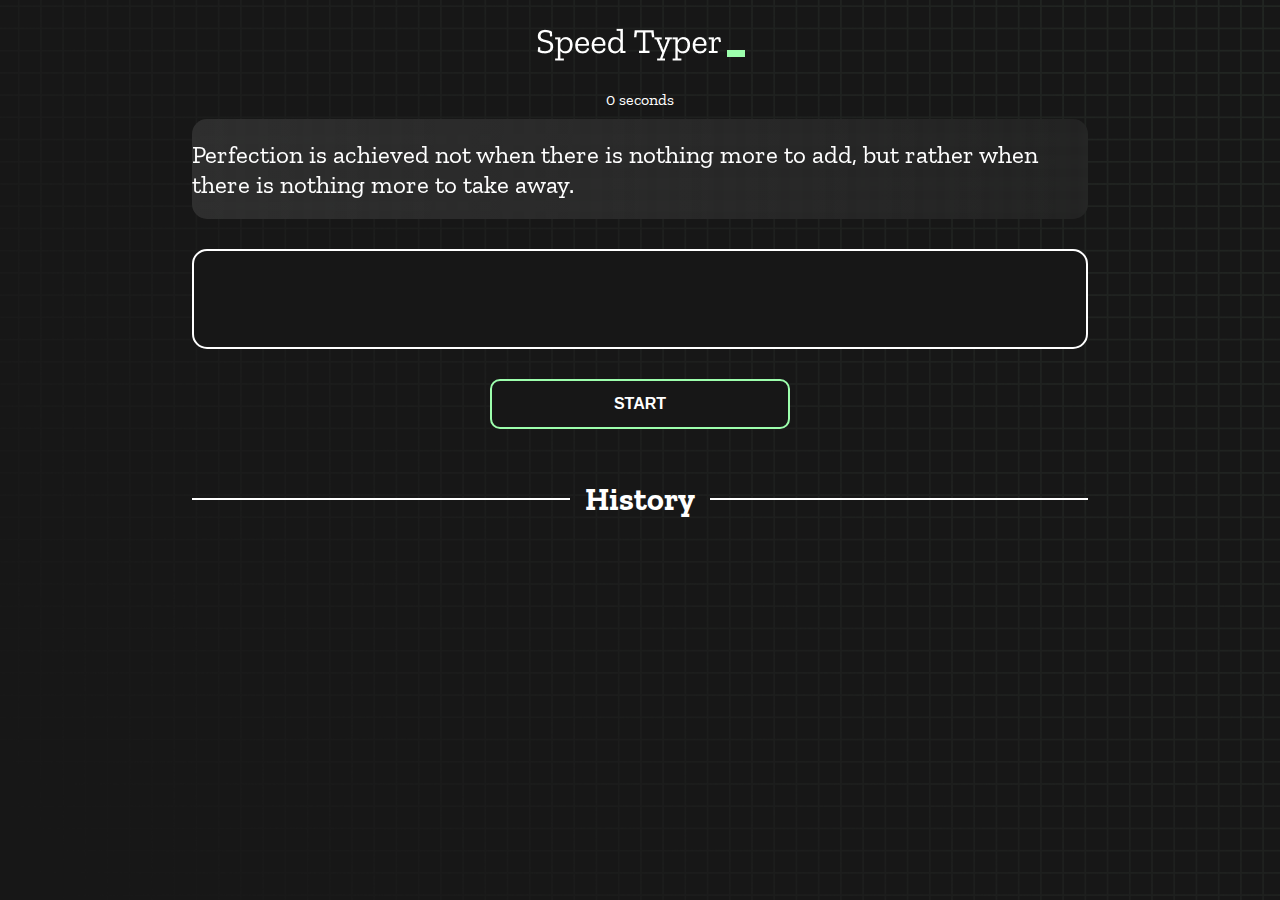
==== index.html @ 25aad5dc "Initial commit" ====
<!DOCTYPE html>
<html lang="en">
  <head>
    <meta charset="UTF-8" />
    <meta http-equiv="X-UA-Compatible" content="IE=edge" />
    <meta name="viewport" content="width=device-width, initial-scale=1.0" />
    <title>Speed Monster</title>
    <link rel="stylesheet" href="styles.css" />
    <link rel="preconnect" href="https://fonts.googleapis.com" />
    <link rel="preconnect" href="https://fonts.gstatic.com" crossorigin />
    <link
      href="https://fonts.googleapis.com/css2?family=Zilla+Slab:wght@300;400;500&display=swap"
      rel="stylesheet"
    />
  </head>
  <body>
    <h1 class="title"><img src="./logo.png" /></h1>
    <div id="show-time">0 seconds</div>

    <div class="box-container">
      <div id="question"></div>

      <div id="display" class="inactive"></div>

      <div class="buttons">
        <button id="starts">START</button>
      </div>

      <div class="divider-container">
        <div class="line"></div>
        <h1 class="title2">History</h1>
        <div class="line"></div>
      </div>
      <div id="histories"></div>
    </div>

    <div id="countdown"></div>
    <div id="modal-background" class="hidden"></div>
    <div id="result" class="hidden"></div>

    <script src="./history.js"></script>
    <script src="./script.js"></script>
  </body>
</html>
---- styles.css ----
* {
  padding: 0;
  margin: 0;
  box-sizing: border-box;
}

body {
  background-image: url("./bg.png");
  background-size: cover;
  background-position: left top;
  font-family: "Zilla Slab", serif;
}

.box-container {
  width: 70%;
  margin: 0 auto;
}

#question {
  height: 100px;
  display: flex;
  align-items: center;
  justify-content: center;
  color: white;
  font-size: 25px;
  border-radius: 15px;
  background: rgb(255, 255, 255);
  background: linear-gradient(
    92.49deg,
    rgba(255, 255, 255, 0.1) 0.18%,
    rgba(255, 255, 255, 0.05) 99.85%
  );
  backdrop-filter: blur(5px);
  margin-bottom: 30px;
}

#display {
  height: 100px;
  display: flex;
  flex-wrap: wrap;
  align-items: center;
  padding-left: 5rem;
  color: white;
  font-size: 32px;
  background-color: #171717;
  border: 2px solid #9dffad;
  border-radius: 15px;
}

#countdown {
  position: fixed;
  height: 100vh;
  width: 100vw;
  background-color: rgba(0, 0, 0, 0.8);
  top: 0;
  left: 0;
  display: flex;
  align-items: center;
  justify-content: center;
  font-size: 3rem;
  color: white;
  display: none;
}
#result {
  position: fixed;
  top: 10%; 
  left: 10%;
  transform: translate(-50%, -50%);
  height: 250px;
  width: 400px;
  background-color: #171717;
  border-radius: 15px;
  border: 2px solid #9dffad;
  color: white;
  text-align: center;
  padding: 2rem;
}
#show-time{
  text-align: center;
  color: white;
  margin: 10px 0;
}

.green {
  color: #9dffad;
}
.red {
  color: #eb6565;
}
.bold {
  font-weight: 700;
}
.inactive {
  border: 2px solid white !important;
}
.hidden {
  display: none;
}
.title {
  text-align: center;
  color: white;
  margin: 20px 0;
}

.divider-container {
  height: 80px;
  display: flex;
  justify-content: center;
  align-items: center;
  gap: 15px;
  margin: 0 auto;
}

.line {
  height: 2px;
  background: white;
  width: 100%;
}

.title2 {
  color: white;
  display: block;
}

.buttons {
  display: flex;
  justify-content: center;
  margin: 30px 0;
}
button {
  padding: 10px 20px;
  border: none;
  font-size: 16px;
  font-weight: bold;
  width: 300px;
  height: 50px;
  color: white;
  background-color: #171717;
  border-radius: 10px;
  border: 2px solid #9dffad;
  cursor: pointer;
}

#histories {
  display: flex;
  flex-wrap: wrap;
  justify-content: space-around;
}

.card {
  width: 100%;
  height: 100%;
  padding: 50px;
  display: flex;
  justify-content: space-between;
  align-items: center;
  padding: 20px 30px;
  color: white;
  border-radius: 15px;
  background: rgb(255, 255, 255);
  background: linear-gradient(
    92.49deg,
    rgba(255, 255, 255, 0.1) 0.18%,
    rgba(255, 255, 255, 0.05) 99.85%
  );
  backdrop-filter: blur(5px);
  margin-bottom: 30px;
}

#modal-background {
  background: rgb(255, 255, 255);
  background: linear-gradient(
    92.49deg,
    rgba(255, 255, 255, 0.1) 0.18%,
    rgba(255, 255, 255, 0.05) 99.85%
  );
  backdrop-filter: blur(5px);
  height: 100vh;
  width: 100%;
  position: fixed;
  top: 0;
}

@media only screen and (max-width: 700px) {
  .box-container {
    padding: 0 20px;
    width: 100%;
  }
  .card {
    flex-direction: column;
  }
}
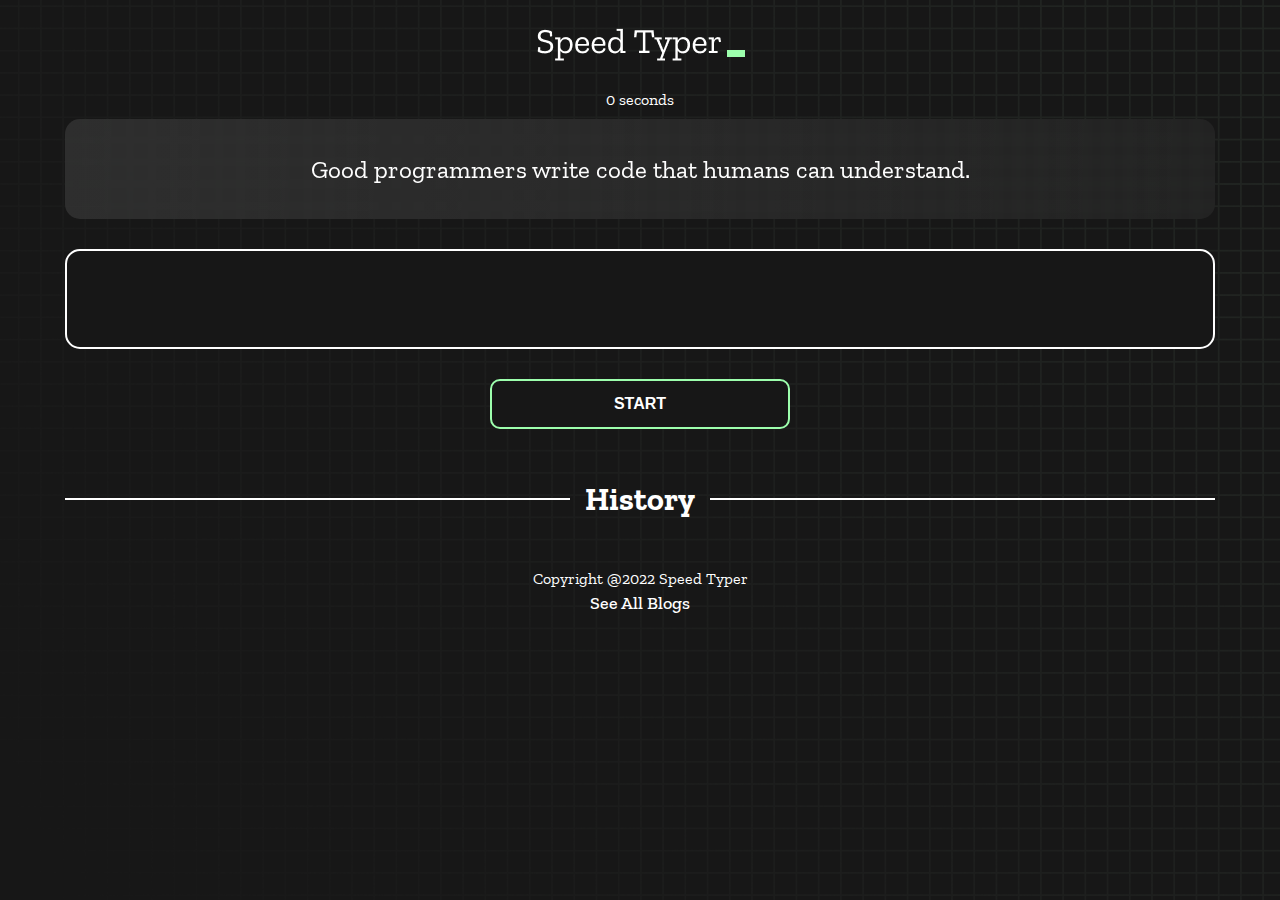
==== commit f94fc77a: "Footer added for navigation to blog" ====
--- a/index.html
+++ b/index.html
@@ -4,7 +4,7 @@
     <meta charset="UTF-8" />
     <meta http-equiv="X-UA-Compatible" content="IE=edge" />
     <meta name="viewport" content="width=device-width, initial-scale=1.0" />
-    <title>Speed Monster</title>
+    <title>Speed Typer</title>
     <link rel="stylesheet" href="styles.css" />
     <link rel="preconnect" href="https://fonts.googleapis.com" />
     <link rel="preconnect" href="https://fonts.gstatic.com" crossorigin />
@@ -38,6 +38,10 @@
     <div id="modal-background" class="hidden"></div>
     <div id="result" class="hidden"></div>
 
+    <footer>
+      <p>Copyright @2022 Speed Typer</p>
+      <a href="blog.html">See All Blogs</a>
+    </footer>
     <script src="./history.js"></script>
     <script src="./script.js"></script>
   </body>
--- a/styles.css
+++ b/styles.css
@@ -2,6 +2,10 @@
   padding: 0;
   margin: 0;
   box-sizing: border-box;
+}
+
+html {
+  scroll-behavior: smooth;
 }
 
 body {
@@ -12,13 +16,14 @@
 }
 
 .box-container {
-  width: 70%;
-  margin: 0 auto;
+  margin-inline: auto;
+  width: min(93%, 1150px);
 }
 
 #question {
   height: 100px;
   display: flex;
+  padding: 10px;
   align-items: center;
   justify-content: center;
   color: white;
@@ -35,11 +40,11 @@
 }
 
 #display {
-  height: 100px;
+  min-height: 100px;
   display: flex;
   flex-wrap: wrap;
   align-items: center;
-  padding-left: 5rem;
+  padding: 5px 2rem;
   color: white;
   font-size: 32px;
   background-color: #171717;
@@ -63,8 +68,8 @@
 }
 #result {
   position: fixed;
-  top: 10%; 
-  left: 10%;
+  top: 50%;
+  left: 50%;
   transform: translate(-50%, -50%);
   height: 250px;
   width: 400px;
@@ -75,7 +80,7 @@
   text-align: center;
   padding: 2rem;
 }
-#show-time{
+#show-time {
   text-align: center;
   color: white;
   margin: 10px 0;
@@ -96,6 +101,11 @@
 .hidden {
   display: none;
 }
+
+.text-center {
+  text-align: center;
+}
+
 .title {
   text-align: center;
   color: white;
@@ -142,9 +152,9 @@
 }
 
 #histories {
-  display: flex;
-  flex-wrap: wrap;
-  justify-content: space-around;
+  display: grid;
+  grid-template-columns: repeat(3, 1fr);
+  gap: 10px;
 }
 
 .card {
@@ -152,11 +162,12 @@
   height: 100%;
   padding: 50px;
   display: flex;
+  flex-direction: column;
   justify-content: space-between;
   align-items: center;
   padding: 20px 30px;
   color: white;
-  border-radius: 15px;
+  border-radius: 8px;
   background: rgb(255, 255, 255);
   background: linear-gradient(
     92.49deg,
@@ -181,12 +192,65 @@
   top: 0;
 }
 
-@media only screen and (max-width: 700px) {
-  .box-container {
-    padding: 0 20px;
-    width: 100%;
-  }
-  .card {
-    flex-direction: column;
-  }
-}
+.blog-container {
+  background: linear-gradient(
+    92.49deg,
+    rgba(255, 255, 255, 0.1) 0.18%,
+    rgba(255, 255, 255, 0.05) 99.85%
+  );
+  backdrop-filter: blur(5px);
+  margin-bottom: 30px;
+  padding: 15px;
+  border-radius: 5px;
+}
+
+.blog-question {
+  color: white;
+  font-size: 20px;
+  font-weight: 500;
+}
+
+.blog-answer {
+  color: rgb(218, 218, 218);
+  margin-top: 4px;
+  font-size: 18px;
+}
+
+footer {
+  margin-top: 30px;
+  display: grid;
+  place-items: center;
+  margin-bottom: 15px;
+}
+
+footer p {
+  color: white;
+  text-align: center;
+}
+
+footer a {
+  text-decoration: none;
+  text-align: center;
+  font-size: 18px;
+  font-weight: 500;
+  color: white;
+  margin-top: 4px;
+}
+
+@media screen and (min-width: 597px) and (max-width: 900px) {
+  #histories {
+    grid-template-columns: repeat(2, 1fr);
+  }
+  #display {
+    font-size: 24px;
+  }
+}
+
+@media only screen and (max-width: 596px) {
+  #histories {
+    grid-template-columns: repeat(1, 1fr);
+  }
+  #display {
+    font-size: 24px;
+  }
+}
